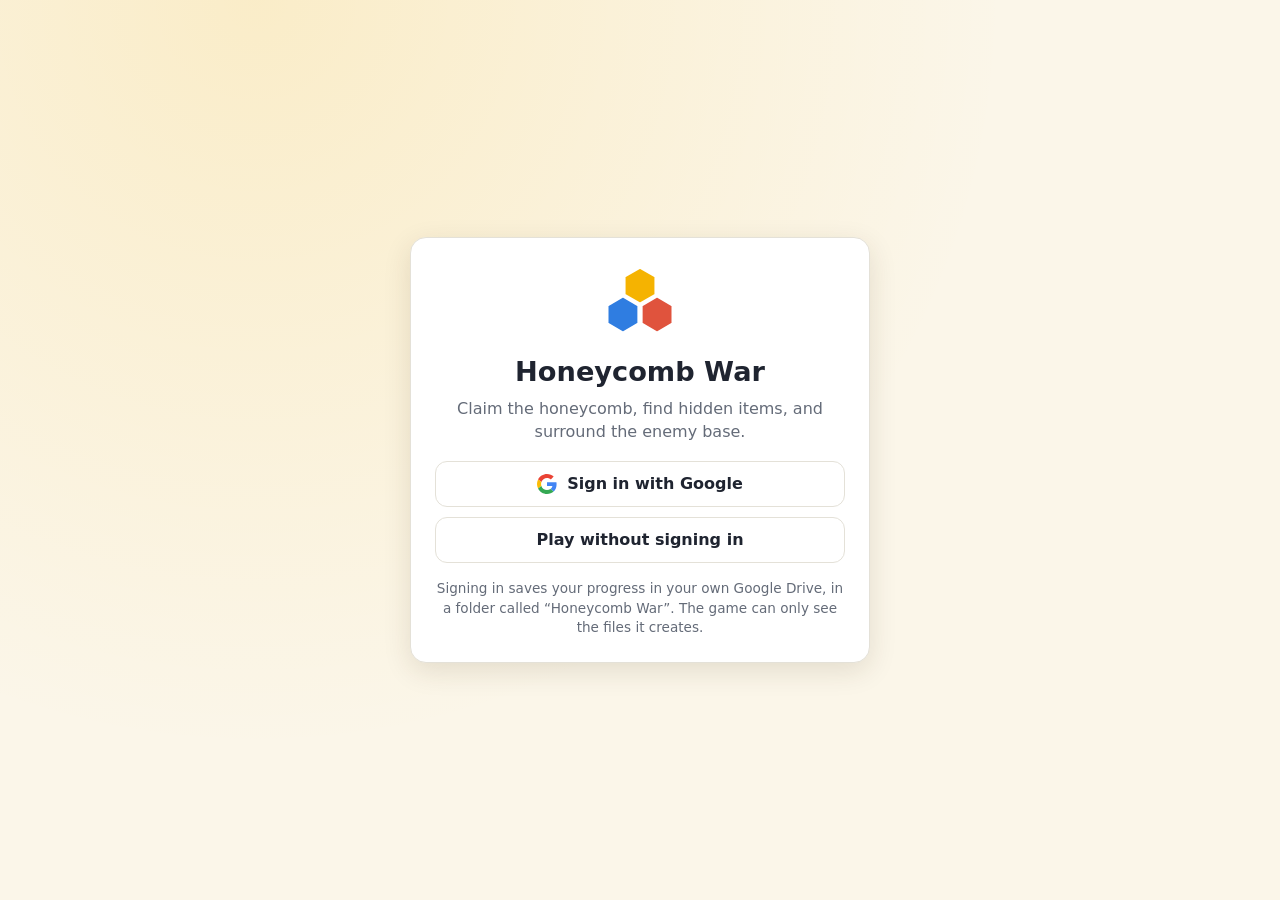
==== index.html @ e7b68d16 "v1.9.10: wall W badge counts down and disappears at 0 Co-Authored-By: Claude Opus 5.5 <noreply@anthr" ====
<!doctype html>
<html lang="en">
<head>
  <meta charset="utf-8">
  <meta name="viewport" content="width=device-width, initial-scale=1, viewport-fit=cover">
  <title>Honeycomb War</title>
  <meta name="description" content="A turn-based strategy game on a honeycomb board. Claim cells, find hidden items, and surround the enemy base.">
  <meta name="theme-color" content="#f5b301">
  <link rel="icon" href="favicon.svg" type="image/svg+xml">
  <link rel="stylesheet" href="style.css?v=1.9.10">
</head>
<body>
  <!-- Welcome -->
  <section id="welcome" class="screen">
    <div class="card hero">
      <img src="favicon.svg" alt="" class="logo">
      <h1>Honeycomb War</h1>
      <p class="sub">Claim the honeycomb, find hidden items, and surround the enemy base.</p>
      <button id="btnGoogle" class="btn google" type="button">
        <svg viewBox="0 0 48 48" width="20" height="20" aria-hidden="true"><path fill="#EA4335" d="M24 9.5c3.54 0 6.71 1.22 9.21 3.6l6.85-6.85C35.9 2.38 30.47 0 24 0 14.62 0 6.51 5.38 2.56 13.22l7.98 6.19C12.43 13.72 17.74 9.5 24 9.5z"/><path fill="#4285F4" d="M46.98 24.55c0-1.57-.15-3.09-.38-4.55H24v9.02h12.94c-.58 2.96-2.26 5.48-4.78 7.18l7.73 6c4.51-4.18 7.09-10.36 7.09-17.65z"/><path fill="#FBBC05" d="M10.53 28.59c-.48-1.45-.76-2.99-.76-4.59s.27-3.14.76-4.59l-7.98-6.19C.92 16.46 0 20.12 0 24c0 3.88.92 7.54 2.56 10.78l7.97-6.19z"/><path fill="#34A853" d="M24 48c6.48 0 11.93-2.13 15.89-5.81l-7.73-6c-2.15 1.45-4.92 2.3-8.16 2.3-6.26 0-11.57-4.22-13.47-9.91l-7.98 6.19C6.51 42.62 14.62 48 24 48z"/></svg>
        <span>Sign in with Google</span>
      </button>
      <button id="btnGuest" class="btn ghost" type="button">Play without signing in</button>
      <p class="note">Signing in saves your progress in your own Google Drive, in a folder called “Honeycomb War”. The game can only see the files it creates.</p>
      <p id="welcomeMsg" class="msg warn" hidden></p>
    </div>
  </section>

  <!-- Main menu -->
  <section id="menu" class="screen" hidden>
    <div class="card">
      <div class="menuhead">
        <img src="favicon.svg" alt="" class="logo small">
        <div>
          <h1>Honeycomb War</h1>
          <div id="who" class="who"></div>
        </div>
      </div>
      <div class="levelbox">
        <div class="lvl"><span>Level</span><b id="mLevel">1</b></div>
        <div class="lvlinfo" id="mLevelInfo"></div>
      </div>
      <div class="record" id="mRecord"></div>
      <div id="syncBar" class="sync"></div>
      <div class="menubtns">
        <button id="btnContinue" class="btn primary" type="button" hidden>Continue game</button>
        <button id="btnCpu" class="btn primary" type="button">Play vs CPU</button>
        <button id="btnFriend" class="btn" type="button">Play with a friend</button>
        <button id="btnHow" class="btn ghost" type="button">How to play</button>
        <button id="btnSupport" class="btn ghost app-only" type="button">❤️ Support the author</button>
      </div>
      <label class="toggle"><input type="checkbox" id="optMusic"> Play background music</label>
      <label class="toggle"><input type="checkbox" id="optConfirm"> Tap twice to confirm a move</label>
      <div class="menufoot">
        <button id="btnAccount" class="link" type="button"></button>
        <span>·</span>
        <button id="btnUpdates" class="link app-only" type="button">Check for updates</button>
        <span class="app-only">·</span>
        <a href="privacy.html" class="link">Privacy</a>
        <span>·</span>
        <button id="btnCredits" class="link" type="button">Music credits</button>
        <span>·</span>
        <span id="ver"></span>
      </div>
    </div>
  </section>

  <!-- Setup: vs CPU -->
  <section id="setupCpu" class="screen" hidden>
    <div class="card">
      <h2>Play vs CPU</h2>
      <p id="cpuInfo" class="sub"></p>
      <div class="field"><label>Your colour</label><div class="swatches" data-for="cpuMe"></div></div>
      <div class="field"><label>CPU colour</label><div class="swatches" data-for="cpuThem"></div></div>
      <div class="field"><label>Who goes first</label>
        <div class="seg" data-for="cpuFirst">
          <button type="button" data-v="0">You</button><button type="button" data-v="1">CPU</button><button type="button" data-v="r">Random</button>
        </div>
      </div>
      <div class="row">
        <button class="btn ghost" type="button" data-back>Back</button>
        <button id="startCpu" class="btn primary" type="button">Start</button>
      </div>
    </div>
  </section>

  <!-- Setup: friend -->
  <section id="setupFriend" class="screen" hidden>
    <div class="card">
      <h2>Play with a friend</h2>
      <p class="sub">Friend games do not change your level.</p>
      <div class="two">
        <div class="field"><label for="fName0">Bottom player</label><input id="fName0" maxlength="16" value="Player 1"><div class="swatches" data-for="f0"></div></div>
        <div class="field"><label for="fName1">Top player</label><input id="fName1" maxlength="16" value="Player 2"><div class="swatches" data-for="f1"></div></div>
      </div>
      <div class="field"><label>Who goes first</label>
        <div class="seg" data-for="fFirst">
          <button type="button" data-v="0">Bottom</button><button type="button" data-v="1">Top</button><button type="button" data-v="r">Random</button>
        </div>
      </div>
      <div class="field"><label>How you sit</label>
        <div class="seg" data-for="fLayout">
          <button type="button" data-v="pass">Pass and play</button><button type="button" data-v="face">Face to face (tablet)</button>
        </div>
      </div>
      <div class="two">
        <div class="field"><label for="fSide">Board size (cells per side)</label><select id="fSide"></select></div>
        <div class="field"><label for="fItems">Hidden items</label><input id="fItems" type="number" min="0" step="1"><small id="fItemsMax"></small></div>
      </div>
      <div class="field"><label>Items</label>
        <div class="seg" data-for="fSet">
          <button type="button" data-v="all">All</button><button type="button" data-v="positive">Positive only</button><button type="button" data-v="negative">Negative only</button>
        </div>
        <small id="fSetHelp"></small>
      </div>
      <div class="field"><label for="fStrength">Starting attack and defense</label><input id="fStrength" type="number" min="1" max="50" value="1"></div>
      <div class="row">
        <button class="btn ghost" type="button" data-back>Back</button>
        <button id="startFriend" class="btn primary" type="button">Start</button>
      </div>
    </div>
  </section>

  <!-- Game -->
  <section id="game" class="screen gamescreen" hidden>
    <div class="panel" id="panel1"></div>
    <div class="boardwrap" id="boardWrap">
      <svg id="board" xmlns="http://www.w3.org/2000/svg" role="img" aria-label="Game board"></svg>
    </div>
    <div class="feed" id="feed" aria-live="polite"></div>
    <div class="status" id="status"></div>
    <div class="panel" id="panel0"></div>
    <div class="toolbar">
      <button id="gMenu" class="btn small ghost" type="button">Menu</button>
      <button id="gZoomOut" class="btn small ghost" type="button" aria-label="Zoom out">−</button>
      <button id="gZoomIn" class="btn small ghost" type="button" aria-label="Zoom in">+</button>
      <button id="gHelp" class="btn small ghost" type="button">?</button>
      <button id="gSound" class="btn small ghost" type="button" aria-label="Sound on">🔊</button>
      <button id="gPass" class="btn small" type="button">Pass</button>
      <button id="gRetire" class="btn small danger" type="button">Retire</button>
    </div>
  </section>

  <div id="toasts" class="toasts" aria-live="polite"></div>

  <template id="howTpl">
    <div class="how">
      <p><b>Goal:</b> surround the enemy base. When all 6 cells around it are yours, you win.</p>
      <p><b>2nd base:</b> the gold cell in the middle. From round 3, the first player to take it gets a second base: extra defense while they hold it: equal to the level for levels 1–4, then growing more slowly (level − 1 at levels 5–6, − 2 at 7–8, − 3 at 9–10, − 4 at 11–12) and staying at 8 from level 12. Friend games use the starting strength instead of the level. It can't be attacked; the other player can only take it by surrounding all 6 cells around it. Losing it doesn't lose the game. From level 50 there are 2 of them on the middle row, from level 100 there are 3, from level 200 there are 4, and from level 350 there are 5 (one more in the centre). Each one works the same way and gives its own extra defense, and one player can hold them all.</p>
      <p><b>Your turn:</b> take one grey cell next to your cells, or attack an enemy cell next to your cells. Every move uses your turn, even when the attack fails. You may also <b>Pass</b>: passing twice in a row while the other player keeps playing loses the game, and if both players pass one after the other, the game ends and the player with more cells wins. A cell captured from you can't be taken back on your very next turn.</p>
      <p><b>Attack:</b> your attack − their defense = damage. If the damage is more than 0, the cell becomes yours. Bases can't be captured.</p>
      <p><b>Walls:</b> any hit with damage of 1 or more removes 1 wall layer (one per turn). A walled cell can only be captured once no wall is left.</p>
      <p><b>Hidden items</b> are revealed when you take their cell:</p>
      <ul class="items">
        <li><span class="ic atk">A+</span> attack up by 1 to 4</li>
        <li><span class="ic bad">A−</span> attack down by 1 to 4</li>
        <li><span class="ic def">D+</span> defense up by 1 to 4</li>
        <li><span class="ic bad">D−</span> defense down by 1 to 4</li>
        <li><span class="ic wall">W</span> a wall of 1 or 2 layers on that cell</li>
        <li><span class="ic ring">◎</span> ring: you also take the cells around it</li>
      </ul>
      <p><b>Mines</b> are hidden too: a third of the cells per side, rounded down (1 on the smallest board, 5 on the biggest). Take a mine's cell directly (an empty cell or an attack) and it explodes: that cell and the 6 around it turn black, whoever held them. Black cells can't be taken by anyone, and they count as the board edge for enclosures. A mine taken by a ring or an enclosure stays hidden and doesn't explode, until the other player captures that cell. A blast never reaches a base, a 2nd base or the cells around them.</p>
      <p><b>Enclose an area</b> with your cells (the board edge counts) and it all becomes yours. Rings and enclosures also take enemy cells without walls, unless the enemy's defense is greater than your attack.</p>
      <p><b>All your cells share one attack and one defense</b>, shown in your panel. If the enemy captures a cell where you found +attack or +defense, you lose that boost for good. A −attack or −defense you found stays with you.</p>
      <p><b>End:</b> when the board is full and nobody captures anything for 2 rounds, the player with more cells wins. Equal cells is a draw. The cells are also counted when neither player's number of cells has changed for 3 rounds (even if cells keep being traded back and forth). Each game also has a round limit of 3 × the number of cells (shown under the board); when it is reached, the player with more cells wins. Retiring gives the win to the other player.</p>
      <p><b>Levels:</b> win or draw against the CPU to level up. The board grows every 4 levels (up to 15 cells per side) and more items are hidden. Starting attack and defense equal your level.</p>
    </div>
  </template>

  <script src="js/config.js?v=1.9.10"></script>
  <script src="js/game.js?v=1.9.10"></script>
  <script src="js/cpu.js?v=1.9.10"></script>
  <script src="js/crypto.js?v=1.9.10"></script>
  <script src="js/auth.js?v=1.9.10"></script>
  <script src="js/drive.js?v=1.9.10"></script>
  <script src="js/store.js?v=1.9.10"></script>
  <script src="js/sound.js?v=1.9.10"></script>
  <script src="js/music.js?v=1.9.10"></script>
  <script src="js/ui.js?v=1.9.10"></script>
  <script src="js/main.js?v=1.9.10"></script>
</body>
</html>
---- style.css ----
:root {
  --bg: #fbf6e9;
  --card: #ffffff;
  --ink: #1f2430;
  --muted: #646b78;
  --line: #e4e1d8;
  --accent: #f5b301;
  --accent-ink: #3b2a00;
  --danger: #c8372d;
  --shadow: 0 8px 28px rgba(60, 45, 10, .12);
  --radius: 16px;
  color-scheme: light;
}
@media (prefers-color-scheme: dark) {
  :root {
    --bg: #17181c;
    --card: #23252b;
    --ink: #eceef2;
    --muted: #a0a6b2;
    --line: #363944;
    --shadow: 0 8px 28px rgba(0, 0, 0, .4);
    color-scheme: dark;
  }
}
* { box-sizing: border-box; }
html, body { margin: 0; height: 100%; }
body {
  font: 16px/1.45 system-ui, -apple-system, "Segoe UI", Roboto, sans-serif;
  color: var(--ink);
  background: var(--bg) radial-gradient(circle at 20% 0%, rgba(245, 179, 1, .14), transparent 55%);
  -webkit-tap-highlight-color: transparent;
}
[hidden] { display: none !important; }
h1, h2, h3 { margin: 0 0 .3em; line-height: 1.2; }
h1 { font-size: 1.7rem; }
h2 { font-size: 1.35rem; }

.screen { min-height: 100%; display: flex; align-items: center; justify-content: center; padding: 16px; }
.card {
  width: 100%; max-width: 460px; background: var(--card); border-radius: var(--radius);
  box-shadow: var(--shadow); padding: 24px; border: 1px solid var(--line);
}
.hero { text-align: center; }
.logo { width: 84px; height: 84px; display: block; margin: 0 auto 10px; }
.logo.small { width: 52px; height: 52px; margin: 0; }
.sub { color: var(--muted); margin: 0 0 18px; }
.note { color: var(--muted); font-size: .85rem; margin: 16px 0 0; }
.msg { margin: 12px 0 0; padding: 10px 12px; border-radius: 10px; font-size: .92rem; }
.msg.warn { background: rgba(200, 55, 45, .1); color: var(--danger); }

.btn {
  display: inline-flex; align-items: center; justify-content: center; gap: 10px;
  min-height: 46px; padding: 10px 18px; border-radius: 12px; border: 1px solid var(--line);
  background: var(--card); color: var(--ink); font: inherit; font-weight: 600; cursor: pointer;
  transition: transform .08s, background .15s, box-shadow .15s;
}
.btn:hover { box-shadow: 0 2px 10px rgba(0, 0, 0, .08); }
.btn:active { transform: scale(.98); }
.btn.primary { background: var(--accent); border-color: var(--accent); color: var(--accent-ink); }
.btn.danger { background: var(--danger); border-color: var(--danger); color: #fff; }
.btn.ghost { background: transparent; }
.btn.small { min-height: 38px; padding: 6px 12px; font-size: .92rem; }
.btn.google { width: 100%; margin-bottom: 10px; }
.hero .btn.ghost { width: 100%; }
.link { background: none; border: 0; color: inherit; text-decoration: underline; cursor: pointer; font: inherit; padding: 0; }

.menuhead { display: flex; gap: 14px; align-items: center; margin-bottom: 16px; }
.menuhead h1 { font-size: 1.4rem; margin: 0; }
.who { color: var(--muted); font-size: .9rem; overflow-wrap: anywhere; }
.levelbox { display: flex; gap: 16px; align-items: center; background: rgba(245, 179, 1, .12); border-radius: 14px; padding: 14px; }
.lvl { text-align: center; min-width: 72px; }
.lvl span { display: block; font-size: .8rem; color: var(--muted); text-transform: uppercase; letter-spacing: .06em; }
.lvl b { font-size: 2.3rem; line-height: 1; }
.lvlinfo { flex: 1; font-size: .9rem; }
.lvlinfo div { display: flex; justify-content: space-between; gap: 8px; }
.lvlinfo span { color: var(--muted); }
.record { margin: 12px 2px 4px; color: var(--muted); font-size: .92rem; }
.sync { font-size: .85rem; color: var(--muted); display: flex; gap: 8px; flex-wrap: wrap; align-items: baseline; margin: 0 2px 14px; }
.sync::before { content: "●"; color: #9aa0aa; }
.sync.saved::before { color: #21a366; }
.sync.saving::before { color: var(--accent); }
.sync.expired::before, .sync.error::before { color: var(--danger); }
.menubtns { display: grid; gap: 10px; }
.toggle { display: flex; gap: 8px; align-items: center; margin-top: 14px; font-size: .92rem; color: var(--muted); }
.menufoot { margin-top: 16px; display: flex; gap: 8px; flex-wrap: wrap; justify-content: center; font-size: .85rem; color: var(--muted); }

.field { margin: 14px 0; }
.field > label { display: block; font-weight: 600; margin-bottom: 6px; font-size: .95rem; }
.field small { display: block; color: var(--muted); margin-top: 4px; font-size: .8rem; }
.field input, .field select {
  width: 100%; min-height: 42px; padding: 8px 10px; border-radius: 10px; border: 1px solid var(--line);
  background: var(--bg); color: var(--ink); font: inherit;
}
.field input + .swatches { margin-top: 8px; }
.two { display: grid; grid-template-columns: 1fr 1fr; gap: 0 14px; }
@media (max-width: 420px) { .two { grid-template-columns: 1fr; } }
.swatches { display: flex; flex-wrap: wrap; gap: 8px; }
.sw { width: 32px; height: 32px; border-radius: 50%; border: 3px solid transparent; cursor: pointer; padding: 0; box-shadow: inset 0 0 0 2px rgba(255, 255, 255, .5); }
.sw.on { border-color: var(--ink); transform: scale(1.1); }
.seg { display: flex; border: 1px solid var(--line); border-radius: 12px; overflow: hidden; }
.seg button { flex: 1; min-height: 40px; border: 0; background: transparent; color: var(--ink); font: inherit; font-size: .9rem; cursor: pointer; padding: 6px 8px; }
.seg button + button { border-left: 1px solid var(--line); }
.seg button.on { background: var(--accent); color: var(--accent-ink); font-weight: 600; }
.row { display: flex; gap: 10px; justify-content: flex-end; margin-top: 20px; }
.row .btn { flex: 1; }

/* ---------- game ---------- */
body.ingame { overflow: hidden; }
.gamescreen { flex-direction: column; align-items: stretch; justify-content: flex-start; height: 100%; height: 100dvh; padding: 8px 8px calc(8px + env(safe-area-inset-bottom)); gap: 6px; }
.panel {
  --pc: #888;
  display: flex; align-items: center; gap: 12px; padding: 8px 12px; border-radius: 12px;
  background: var(--card); border: 2px solid var(--line); max-width: 760px; width: 100%; margin: 0 auto;
  transition: border-color .2s, box-shadow .2s;
}
.panel.active { border-color: var(--pc); box-shadow: 0 0 0 3px color-mix(in srgb, var(--pc) 25%, transparent); }
.panel .dot { width: 16px; height: 16px; border-radius: 50%; background: var(--pc); flex: none; }
.panel .pname { flex: 1; font-weight: 600; white-space: nowrap; overflow: hidden; text-overflow: ellipsis; }
.panel .stat { display: inline-flex; align-items: center; gap: 4px; font-variant-numeric: tabular-nums; }
.panel .stat i { font-style: normal; opacity: .75; }
.panel .stat b { min-width: 1.4em; }
body.face #panel1 { transform: rotate(180deg); }
.boardwrap { flex: 1; min-height: 0; overflow: hidden; display: flex; align-items: center; justify-content: center; touch-action: manipulation; }
.boardwrap.zoomed { overflow: auto; display: block; }
.boardwrap.zoomed svg { margin: 0 auto; }
#board { display: block; user-select: none; -webkit-user-select: none; }
.cell { cursor: default; }
.cell .hex { stroke: var(--bg); stroke-width: 1.2; }
.cell.can, .cell.canhit { cursor: pointer; }
.cell.can:hover .hex { filter: brightness(.93); }
.cell.canhit .hex { stroke: var(--hit, #000); stroke-width: 2.6; stroke-dasharray: 4 2.5; }
.cell.lastmove .hex { stroke: #ffd400; stroke-width: 2.6; stroke-dasharray: none; }
.cell.sel .hex { stroke: var(--ink); stroke-width: 3.2; stroke-dasharray: none; }
.cell .wall { fill: none; stroke: rgba(20, 20, 30, .7); stroke-width: 2.2; pointer-events: none; }
.cell .lbl { fill: #fff; font-weight: 700; pointer-events: none; paint-order: stroke; stroke: rgba(0, 0, 0, .35); stroke-width: 2px; font-family: system-ui, sans-serif; }
.cell .star { fill: #fff; stroke: rgba(0, 0, 0, .25); stroke-width: 1; pointer-events: none; }
.cell.pop { animation: pop .45s ease-out; transform-box: fill-box; transform-origin: center; }
@keyframes pop { 0% { transform: scale(.6); } 60% { transform: scale(1.12); } 100% { transform: scale(1); } }
.feed { height: 3.3em; max-width: 760px; width: 100%; margin: 0 auto; display: flex; flex-direction: column; gap: 3px; overflow: hidden; }
.fline { --fc: var(--accent); flex: none; font-size: .85rem; line-height: 1.35; padding: 2px 10px; border-left: 5px solid var(--fc); background: var(--card); border-radius: 6px; white-space: nowrap; overflow: hidden; text-overflow: ellipsis; animation: tin .25s ease-out; }
.fline + .fline { opacity: .55; }
.status { text-align: center; color: var(--muted); font-size: .9rem; min-height: 1.4em; }
.toolbar { display: flex; gap: 8px; justify-content: center; flex-wrap: wrap; }

/* ---------- toasts & dialogs ---------- */
.toasts { position: fixed; left: 50%; top: 12px; transform: translateX(-50%); display: grid; gap: 6px; z-index: 30; width: min(92vw, 420px); pointer-events: none; }
.toast { background: var(--card); color: var(--ink); border-radius: 10px; padding: 9px 14px; box-shadow: var(--shadow); border-left: 6px solid var(--accent); font-size: .92rem; animation: tin .25s ease-out; transition: opacity .4s, transform .4s; }
.toast.out { opacity: 0; transform: translateY(-8px); }
@keyframes tin { from { opacity: 0; transform: translateY(-8px); } }
.modal { position: fixed; inset: 0; background: rgba(15, 15, 20, .5); display: flex; align-items: center; justify-content: center; padding: 16px; z-index: 40; }
.mbox { background: var(--card); color: var(--ink); border-radius: var(--radius); box-shadow: var(--shadow); padding: 22px; width: 100%; max-width: 440px; max-height: 90vh; overflow: auto; text-align: center; }
.mbox p { color: var(--muted); }
.micon { font-size: 2.4rem; line-height: 1; margin-bottom: 8px; }
.mbtns { display: flex; gap: 10px; justify-content: center; flex-wrap: wrap; margin-top: 16px; }
.mbtns .btn { flex: 1; min-width: 120px; }
.how { text-align: left; font-size: .93rem; }
.how p { color: var(--ink); margin: .5em 0; }
.how .items { list-style: none; padding: 0; margin: .4em 0; display: grid; gap: 4px; }
.ic { display: inline-block; min-width: 34px; text-align: center; border-radius: 6px; padding: 1px 4px; color: #fff; font-weight: 700; font-size: .8rem; margin-right: 6px; }
.ic.atk { background: #d9480f; } .ic.def { background: #1971c2; } .ic.bad { background: #6c6f78; } .ic.wall { background: #5c4033; } .ic.ring { background: #2b8a3e; } .ic.mine { background: #1c1c22; }

.page { max-width: 720px; margin: 0 auto; padding: 24px 16px 48px; }
.page .card { max-width: none; }
.btn:disabled { opacity: .45; cursor: default; }
.cell .hivemark { fill: none; stroke: #f5b301; stroke-width: 2.4; pointer-events: none; }
.cell .hivecore { fill: #f5b301; pointer-events: none; }
.panel .hivetag { font-size: .8rem; font-weight: 700; color: var(--accent-ink); background: var(--accent); border-radius: 6px; padding: 0 6px; }
@media (max-width: 420px) { .toolbar { gap: 5px; flex-wrap: nowrap; } .toolbar .btn.small { padding: 6px 9px; min-width: 0; } }
.credits { text-align: left; font-size: .93rem; } .credits p { color: var(--ink); } .credits a { color: inherit; }
/* Android app: no Google sign-in there; support and update buttons only there */
.app-only { display: none !important; }
body.in-app .app-only { display: inline-flex !important; }
body.in-app span.app-only { display: inline !important; }
body.in-app .web-only { display: none !important; }
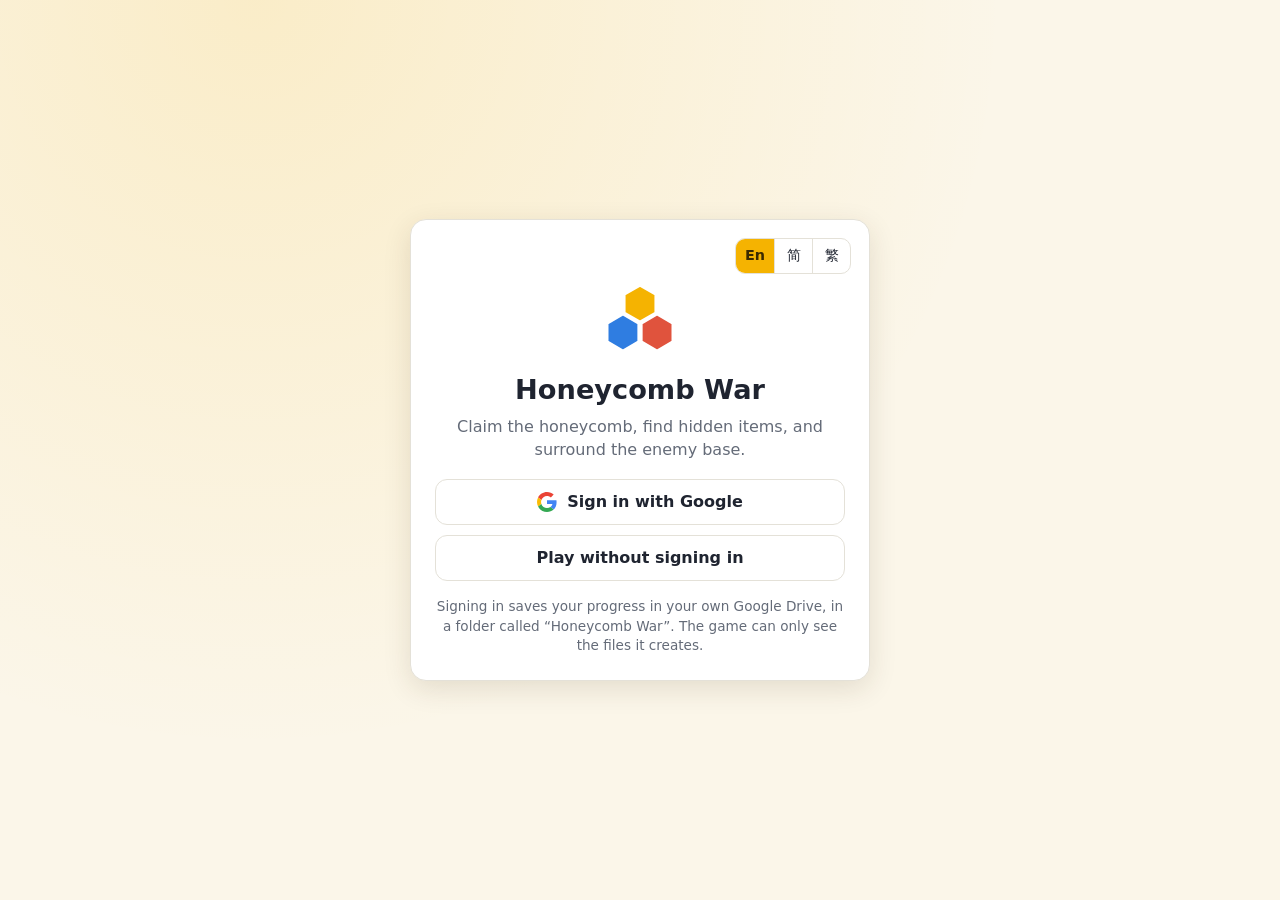
==== commit 258f75c3: "v1.9.14: Traditional Chinese (蜂窩戰爭) and an En 简 繁 language picker Picker on the sign-in screen and m" ====
--- a/index.html
+++ b/index.html
@@ -3,25 +3,26 @@
 <head>
   <meta charset="utf-8">
   <meta name="viewport" content="width=device-width, initial-scale=1, viewport-fit=cover">
-  <title>Honeycomb War</title>
-  <meta name="description" content="A turn-based strategy game on a honeycomb board. Claim cells, find hidden items, and surround the enemy base.">
+  <title data-zh="蜂窝战争">Honeycomb War</title>
+  <meta name="description" data-zh-content="一款在蜂窝棋盘上进行的回合制策略游戏。占领格子，发现隐藏道具，包围敌方基地。" content="A turn-based strategy game on a honeycomb board. Claim cells, find hidden items, and surround the enemy base.">
   <meta name="theme-color" content="#f5b301">
   <link rel="icon" href="favicon.svg" type="image/svg+xml">
-  <link rel="stylesheet" href="style.css?v=1.9.10">
+  <link rel="stylesheet" href="style.css?v=1.9.14">
 </head>
 <body>
   <!-- Welcome -->
   <section id="welcome" class="screen">
     <div class="card hero">
+      <div class="langpick"></div>
       <img src="favicon.svg" alt="" class="logo">
-      <h1>Honeycomb War</h1>
-      <p class="sub">Claim the honeycomb, find hidden items, and surround the enemy base.</p>
+      <h1 data-zh="蜂窝战争">Honeycomb War</h1>
+      <p class="sub" data-zh="占领蜂窝，发现隐藏道具，包围敌方基地。">Claim the honeycomb, find hidden items, and surround the enemy base.</p>
       <button id="btnGoogle" class="btn google" type="button">
         <svg viewBox="0 0 48 48" width="20" height="20" aria-hidden="true"><path fill="#EA4335" d="M24 9.5c3.54 0 6.71 1.22 9.21 3.6l6.85-6.85C35.9 2.38 30.47 0 24 0 14.62 0 6.51 5.38 2.56 13.22l7.98 6.19C12.43 13.72 17.74 9.5 24 9.5z"/><path fill="#4285F4" d="M46.98 24.55c0-1.57-.15-3.09-.38-4.55H24v9.02h12.94c-.58 2.96-2.26 5.48-4.78 7.18l7.73 6c4.51-4.18 7.09-10.36 7.09-17.65z"/><path fill="#FBBC05" d="M10.53 28.59c-.48-1.45-.76-2.99-.76-4.59s.27-3.14.76-4.59l-7.98-6.19C.92 16.46 0 20.12 0 24c0 3.88.92 7.54 2.56 10.78l7.97-6.19z"/><path fill="#34A853" d="M24 48c6.48 0 11.93-2.13 15.89-5.81l-7.73-6c-2.15 1.45-4.92 2.3-8.16 2.3-6.26 0-11.57-4.22-13.47-9.91l-7.98 6.19C6.51 42.62 14.62 48 24 48z"/></svg>
-        <span>Sign in with Google</span>
+        <span data-zh="使用 Google 登录">Sign in with Google</span>
       </button>
-      <button id="btnGuest" class="btn ghost" type="button">Play without signing in</button>
-      <p class="note">Signing in saves your progress in your own Google Drive, in a folder called “Honeycomb War”. The game can only see the files it creates.</p>
+      <button id="btnGuest" class="btn ghost" type="button" data-zh="不登录直接玩">Play without signing in</button>
+      <p class="note" data-zh="登录后，你的进度会保存在你自己的 Google 云端硬盘中名为“Honeycomb War”的文件夹里。游戏只能看到它自己创建的文件。">Signing in saves your progress in your own Google Drive, in a folder called “Honeycomb War”. The game can only see the files it creates.</p>
       <p id="welcomeMsg" class="msg warn" hidden></p>
     </div>
   </section>
@@ -32,33 +33,34 @@
       <div class="menuhead">
         <img src="favicon.svg" alt="" class="logo small">
         <div>
-          <h1>Honeycomb War</h1>
+          <h1 data-zh="蜂窝战争">Honeycomb War</h1>
           <div id="who" class="who"></div>
         </div>
+        <div class="langpick"></div>
       </div>
       <div class="levelbox">
-        <div class="lvl"><span>Level</span><b id="mLevel">1</b></div>
+        <div class="lvl"><span data-zh="等级">Level</span><b id="mLevel">1</b></div>
         <div class="lvlinfo" id="mLevelInfo"></div>
       </div>
       <div class="record" id="mRecord"></div>
       <div id="syncBar" class="sync"></div>
       <div class="menubtns">
-        <button id="btnContinue" class="btn primary" type="button" hidden>Continue game</button>
-        <button id="btnCpu" class="btn primary" type="button">Play vs CPU</button>
-        <button id="btnFriend" class="btn" type="button">Play with a friend</button>
-        <button id="btnHow" class="btn ghost" type="button">How to play</button>
-        <button id="btnSupport" class="btn ghost app-only" type="button">❤️ Support the author</button>
-      </div>
-      <label class="toggle"><input type="checkbox" id="optMusic"> Play background music</label>
-      <label class="toggle"><input type="checkbox" id="optConfirm"> Tap twice to confirm a move</label>
+        <button id="btnContinue" class="btn primary" type="button" hidden data-zh="继续游戏">Continue game</button>
+        <button id="btnCpu" class="btn primary" type="button" data-zh="对战电脑">Play vs CPU</button>
+        <button id="btnFriend" class="btn" type="button" data-zh="和朋友对战">Play with a friend</button>
+        <button id="btnHow" class="btn ghost" type="button" data-zh="游戏规则">How to play</button>
+        <button id="btnSupport" class="btn ghost app-only" type="button" data-zh="❤️ 支持作者">❤️ Support the author</button>
+      </div>
+      <label class="toggle"><input type="checkbox" id="optMusic"> <span data-zh="播放背景音乐">Play background music</span></label>
+      <label class="toggle"><input type="checkbox" id="optConfirm"> <span data-zh="点两次确认落子">Tap twice to confirm a move</span></label>
       <div class="menufoot">
         <button id="btnAccount" class="link" type="button"></button>
         <span>·</span>
-        <button id="btnUpdates" class="link app-only" type="button">Check for updates</button>
+        <button id="btnUpdates" class="link app-only" type="button" data-zh="检查更新">Check for updates</button>
         <span class="app-only">·</span>
-        <a href="privacy.html" class="link">Privacy</a>
+        <a href="privacy.html" class="link" data-zh="隐私">Privacy</a>
         <span>·</span>
-        <button id="btnCredits" class="link" type="button">Music credits</button>
+        <button id="btnCredits" class="link" type="button" data-zh="音乐来源">Music credits</button>
         <span>·</span>
         <span id="ver"></span>
       </div>
@@ -68,18 +70,18 @@
   <!-- Setup: vs CPU -->
   <section id="setupCpu" class="screen" hidden>
     <div class="card">
-      <h2>Play vs CPU</h2>
+      <h2 data-zh="对战电脑">Play vs CPU</h2>
       <p id="cpuInfo" class="sub"></p>
-      <div class="field"><label>Your colour</label><div class="swatches" data-for="cpuMe"></div></div>
-      <div class="field"><label>CPU colour</label><div class="swatches" data-for="cpuThem"></div></div>
-      <div class="field"><label>Who goes first</label>
+      <div class="field"><label data-zh="你的颜色">Your colour</label><div class="swatches" data-for="cpuMe"></div></div>
+      <div class="field"><label data-zh="电脑的颜色">CPU colour</label><div class="swatches" data-for="cpuThem"></div></div>
+      <div class="field"><label data-zh="谁先走">Who goes first</label>
         <div class="seg" data-for="cpuFirst">
-          <button type="button" data-v="0">You</button><button type="button" data-v="1">CPU</button><button type="button" data-v="r">Random</button>
+          <button type="button" data-v="0" data-zh="你">You</button><button type="button" data-v="1" data-zh="电脑">CPU</button><button type="button" data-v="r" data-zh="随机">Random</button>
         </div>
       </div>
       <div class="row">
-        <button class="btn ghost" type="button" data-back>Back</button>
-        <button id="startCpu" class="btn primary" type="button">Start</button>
+        <button class="btn ghost" type="button" data-back data-zh="返回">Back</button>
+        <button id="startCpu" class="btn primary" type="button" data-zh="开始">Start</button>
       </div>
     </div>
   </section>
@@ -87,36 +89,36 @@
   <!-- Setup: friend -->
   <section id="setupFriend" class="screen" hidden>
     <div class="card">
-      <h2>Play with a friend</h2>
-      <p class="sub">Friend games do not change your level.</p>
+      <h2 data-zh="和朋友对战">Play with a friend</h2>
+      <p class="sub" data-zh="和朋友对战不会改变你的等级。">Friend games do not change your level.</p>
       <div class="two">
-        <div class="field"><label for="fName0">Bottom player</label><input id="fName0" maxlength="16" value="Player 1"><div class="swatches" data-for="f0"></div></div>
-        <div class="field"><label for="fName1">Top player</label><input id="fName1" maxlength="16" value="Player 2"><div class="swatches" data-for="f1"></div></div>
-      </div>
-      <div class="field"><label>Who goes first</label>
+        <div class="field"><label for="fName0" data-zh="下方玩家">Bottom player</label><input id="fName0" maxlength="16" value="Player 1"><div class="swatches" data-for="f0"></div></div>
+        <div class="field"><label for="fName1" data-zh="上方玩家">Top player</label><input id="fName1" maxlength="16" value="Player 2"><div class="swatches" data-for="f1"></div></div>
+      </div>
+      <div class="field"><label data-zh="谁先走">Who goes first</label>
         <div class="seg" data-for="fFirst">
-          <button type="button" data-v="0">Bottom</button><button type="button" data-v="1">Top</button><button type="button" data-v="r">Random</button>
-        </div>
-      </div>
-      <div class="field"><label>How you sit</label>
+          <button type="button" data-v="0" data-zh="下方">Bottom</button><button type="button" data-v="1" data-zh="上方">Top</button><button type="button" data-v="r" data-zh="随机">Random</button>
+        </div>
+      </div>
+      <div class="field"><label data-zh="座位方式">How you sit</label>
         <div class="seg" data-for="fLayout">
-          <button type="button" data-v="pass">Pass and play</button><button type="button" data-v="face">Face to face (tablet)</button>
+          <button type="button" data-v="pass" data-zh="轮流传递">Pass and play</button><button type="button" data-v="face" data-zh="面对面（平板）">Face to face (tablet)</button>
         </div>
       </div>
       <div class="two">
-        <div class="field"><label for="fSide">Board size (cells per side)</label><select id="fSide"></select></div>
-        <div class="field"><label for="fItems">Hidden items</label><input id="fItems" type="number" min="0" step="1"><small id="fItemsMax"></small></div>
-      </div>
-      <div class="field"><label>Items</label>
+        <div class="field"><label for="fSide" data-zh="棋盘大小（每边格数）">Board size (cells per side)</label><select id="fSide"></select></div>
+        <div class="field"><label for="fItems" data-zh="隐藏道具">Hidden items</label><input id="fItems" type="number" min="0" step="1"><small id="fItemsMax"></small></div>
+      </div>
+      <div class="field"><label data-zh="道具">Items</label>
         <div class="seg" data-for="fSet">
-          <button type="button" data-v="all">All</button><button type="button" data-v="positive">Positive only</button><button type="button" data-v="negative">Negative only</button>
+          <button type="button" data-v="all" data-zh="全部">All</button><button type="button" data-v="positive" data-zh="只有增益">Positive only</button><button type="button" data-v="negative" data-zh="只有减益">Negative only</button>
         </div>
         <small id="fSetHelp"></small>
       </div>
-      <div class="field"><label for="fStrength">Starting attack and defense</label><input id="fStrength" type="number" min="1" max="50" value="1"></div>
+      <div class="field"><label for="fStrength" data-zh="初始攻击和防御">Starting attack and defense</label><input id="fStrength" type="number" min="1" max="50" value="1"></div>
       <div class="row">
-        <button class="btn ghost" type="button" data-back>Back</button>
-        <button id="startFriend" class="btn primary" type="button">Start</button>
+        <button class="btn ghost" type="button" data-back data-zh="返回">Back</button>
+        <button id="startFriend" class="btn primary" type="button" data-zh="开始">Start</button>
       </div>
     </div>
   </section>
@@ -125,19 +127,19 @@
   <section id="game" class="screen gamescreen" hidden>
     <div class="panel" id="panel1"></div>
     <div class="boardwrap" id="boardWrap">
-      <svg id="board" xmlns="http://www.w3.org/2000/svg" role="img" aria-label="Game board"></svg>
+      <svg id="board" xmlns="http://www.w3.org/2000/svg" role="img" aria-label="Game board" data-zh-aria-label="棋盘"></svg>
     </div>
     <div class="feed" id="feed" aria-live="polite"></div>
     <div class="status" id="status"></div>
     <div class="panel" id="panel0"></div>
     <div class="toolbar">
-      <button id="gMenu" class="btn small ghost" type="button">Menu</button>
-      <button id="gZoomOut" class="btn small ghost" type="button" aria-label="Zoom out">−</button>
-      <button id="gZoomIn" class="btn small ghost" type="button" aria-label="Zoom in">+</button>
-      <button id="gHelp" class="btn small ghost" type="button">?</button>
+      <button id="gMenu" class="btn small ghost" type="button" data-zh="菜单">Menu</button>
+      <button id="gZoomOut" class="btn small ghost" type="button" aria-label="Zoom out" data-zh-aria-label="缩小">−</button>
+      <button id="gZoomIn" class="btn small ghost" type="button" aria-label="Zoom in" data-zh-aria-label="放大">+</button>
+      <button id="gHelp" class="btn small ghost" type="button" aria-label="How to play" data-zh-aria-label="游戏规则">?</button>
       <button id="gSound" class="btn small ghost" type="button" aria-label="Sound on">🔊</button>
-      <button id="gPass" class="btn small" type="button">Pass</button>
-      <button id="gRetire" class="btn small danger" type="button">Retire</button>
+      <button id="gPass" class="btn small" type="button" data-zh="跳过">Pass</button>
+      <button id="gRetire" class="btn small danger" type="button" data-zh="认输">Retire</button>
     </div>
   </section>
 
@@ -146,7 +148,7 @@
   <template id="howTpl">
     <div class="how">
       <p><b>Goal:</b> surround the enemy base. When all 6 cells around it are yours, you win.</p>
-      <p><b>2nd base:</b> the gold cell in the middle. From round 3, the first player to take it gets a second base: extra defense while they hold it: equal to the level for levels 1–4, then growing more slowly (level − 1 at levels 5–6, − 2 at 7–8, − 3 at 9–10, − 4 at 11–12) and staying at 8 from level 12. Friend games use the starting strength instead of the level. It can't be attacked; the other player can only take it by surrounding all 6 cells around it. Losing it doesn't lose the game. From level 50 there are 2 of them on the middle row, from level 100 there are 3, from level 200 there are 4, and from level 350 there are 5 (one more in the centre). Each one works the same way and gives its own extra defense, and one player can hold them all.</p>
+      <p><b>Castle:</b> the gold cell in the middle. From round 3, the first player to take it holds the castle and gets extra defense while they hold it: equal to the level for levels 1–4, then growing more slowly (level − 1 at levels 5–6, − 2 at 7–8, − 3 at 9–10, − 4 at 11–12) and staying at 8 from level 12. Friend games use the starting strength instead of the level. It can't be attacked; the other player can only take it by surrounding all 6 cells around it. Losing it doesn't lose the game. From level 50 there are 2 of them on the middle row, from level 100 there are 3, from level 200 there are 4, and from level 350 there are 5 (one more in the centre). Each one works the same way and gives its own extra defense, and one player can hold them all.</p>
       <p><b>Your turn:</b> take one grey cell next to your cells, or attack an enemy cell next to your cells. Every move uses your turn, even when the attack fails. You may also <b>Pass</b>: passing twice in a row while the other player keeps playing loses the game, and if both players pass one after the other, the game ends and the player with more cells wins. A cell captured from you can't be taken back on your very next turn.</p>
       <p><b>Attack:</b> your attack − their defense = damage. If the damage is more than 0, the cell becomes yours. Bases can't be captured.</p>
       <p><b>Walls:</b> any hit with damage of 1 or more removes 1 wall layer (one per turn). A walled cell can only be captured once no wall is left.</p>
@@ -159,7 +161,7 @@
         <li><span class="ic wall">W</span> a wall of 1 or 2 layers on that cell</li>
         <li><span class="ic ring">◎</span> ring: you also take the cells around it</li>
       </ul>
-      <p><b>Mines</b> are hidden too: a third of the cells per side, rounded down (1 on the smallest board, 5 on the biggest). Take a mine's cell directly (an empty cell or an attack) and it explodes: that cell and the 6 around it turn black, whoever held them. Black cells can't be taken by anyone, and they count as the board edge for enclosures. A mine taken by a ring or an enclosure stays hidden and doesn't explode, until the other player captures that cell. A blast never reaches a base, a 2nd base or the cells around them.</p>
+      <p><b>Mines</b> are hidden too: a third of the cells per side, rounded down (1 on the smallest board, 5 on the biggest). Take a mine's cell directly (an empty cell or an attack) and it explodes: that cell and the 6 around it turn black, whoever held them. Black cells can't be taken by anyone, and they count as the board edge for enclosures. A mine taken by a ring or an enclosure stays hidden and doesn't explode, until the other player captures that cell. A blast never reaches a base, a castle or the cells around them.</p>
       <p><b>Enclose an area</b> with your cells (the board edge counts) and it all becomes yours. Rings and enclosures also take enemy cells without walls, unless the enemy's defense is greater than your attack.</p>
       <p><b>All your cells share one attack and one defense</b>, shown in your panel. If the enemy captures a cell where you found +attack or +defense, you lose that boost for good. A −attack or −defense you found stays with you.</p>
       <p><b>End:</b> when the board is full and nobody captures anything for 2 rounds, the player with more cells wins. Equal cells is a draw. The cells are also counted when neither player's number of cells has changed for 3 rounds (even if cells keep being traded back and forth). Each game also has a round limit of 3 × the number of cells (shown under the board); when it is reached, the player with more cells wins. Retiring gives the win to the other player.</p>
@@ -167,16 +169,41 @@
     </div>
   </template>
 
-  <script src="js/config.js?v=1.9.10"></script>
-  <script src="js/game.js?v=1.9.10"></script>
-  <script src="js/cpu.js?v=1.9.10"></script>
-  <script src="js/crypto.js?v=1.9.10"></script>
-  <script src="js/auth.js?v=1.9.10"></script>
-  <script src="js/drive.js?v=1.9.10"></script>
-  <script src="js/store.js?v=1.9.10"></script>
-  <script src="js/sound.js?v=1.9.10"></script>
-  <script src="js/music.js?v=1.9.10"></script>
-  <script src="js/ui.js?v=1.9.10"></script>
-  <script src="js/main.js?v=1.9.10"></script>
+  <template id="howTplZh">
+    <div class="how">
+      <p><b>目标：</b>包围敌方基地。当基地周围的 6 个格子都是你的，你就赢了。</p>
+      <p><b>城堡：</b>中间的金色格子。从第 3 回合起，第一个占领它的玩家拥有城堡，并在拥有期间获得额外防御：第 1–4 级等于等级，之后增长变慢（第 5–6 级为等级 − 1，第 7–8 级为 − 2，第 9–10 级为 − 3，第 11–12 级为 − 4），从第 12 级起固定为 8。和朋友对战时用初始强度代替等级。城堡不能被攻击；对方只能通过包围它周围的全部 6 个格子来夺取。失去城堡不会输掉游戏。从第 50 级起中间一行有 2 座城堡，第 100 级起有 3 座，第 200 级起有 4 座，第 350 级起有 5 座（中心再加一座）。每座城堡规则相同，各自提供额外防御，一名玩家可以全部拥有。</p>
+      <p><b>你的回合：</b>占领一个与你的格子相邻的灰色格子，或攻击一个与你的格子相邻的敌方格子。每一步都会用掉你的回合，即使攻击失败也一样。你也可以<b>跳过</b>：在对方继续行动时连续跳过两次会输掉游戏；如果双方先后都跳过，游戏结束，格子多的一方获胜。被对方夺走的格子，你不能在紧接着的下一回合夺回。</p>
+      <p><b>攻击：</b>你的攻击 − 对方的防御 = 伤害。伤害大于 0 时，这个格子归你。基地不能被夺取。</p>
+      <p><b>墙：</b>每次伤害至少为 1 的攻击会去掉 1 层墙（每回合一层）。有墙的格子只有在墙全部被打掉后才能被夺取。</p>
+      <p><b>隐藏道具</b>在你占领它所在的格子时出现：</p>
+      <ul class="items">
+        <li><span class="ic atk">A+</span> 攻击加 1 到 4</li>
+        <li><span class="ic bad">A−</span> 攻击减 1 到 4</li>
+        <li><span class="ic def">D+</span> 防御加 1 到 4</li>
+        <li><span class="ic bad">D−</span> 防御减 1 到 4</li>
+        <li><span class="ic wall">W</span> 在该格子上筑起 1 或 2 层墙</li>
+        <li><span class="ic ring">◎</span> 光环：同时占领它周围的格子</li>
+      </ul>
+      <p><b>地雷</b>也是隐藏的：数量是每边格数的三分之一，向下取整（最小的棋盘 1 颗，最大的 5 颗）。直接占领地雷所在的格子（占领空格或攻击）会引爆它：这个格子和周围 6 个格子都会变黑，不管原来属于谁。黑色格子谁都不能占领，在包围时算作棋盘边缘。通过光环或包围拿到的地雷不会爆炸，继续隐藏，直到对方夺取这个格子。爆炸不会波及基地、城堡以及它们周围的格子。</p>
+      <p><b>包围一片区域</b>（棋盘边缘也算），整片区域都归你。光环和包围也能夺取没有墙的敌方格子，除非对方的防御高于你的攻击。</p>
+      <p><b>你所有的格子共用同一个攻击值和防御值</b>，显示在你的面板上。如果敌人夺走了你找到 +攻击 或 +防御 的格子，你会永久失去这项加成。你找到的 −攻击 或 −防御 会一直留着。</p>
+      <p><b>结束：</b>当棋盘被占满，且 2 个回合内没有人夺取任何格子时，格子多的一方获胜，格子数相同则为平局。如果 3 个回合内双方的格子数都没有变化（即使格子来回易手），也会清点格子。每局还有回合上限，为格子总数的 3 倍（显示在棋盘下方）；达到上限时，格子多的一方获胜。认输则对方获胜。</p>
+      <p><b>等级：</b>对战电脑获胜或打平即可升级。棋盘每 4 级变大一次（最多每边 15 格），隐藏的道具也会更多。初始攻击和防御等于你的等级。</p>
+    </div>
+  </template>
+
+  <script src="js/i18n.js?v=1.9.14"></script>
+  <script src="js/config.js?v=1.9.14"></script>
+  <script src="js/game.js?v=1.9.14"></script>
+  <script src="js/cpu.js?v=1.9.14"></script>
+  <script src="js/crypto.js?v=1.9.14"></script>
+  <script src="js/auth.js?v=1.9.14"></script>
+  <script src="js/drive.js?v=1.9.14"></script>
+  <script src="js/store.js?v=1.9.14"></script>
+  <script src="js/sound.js?v=1.9.14"></script>
+  <script src="js/music.js?v=1.9.14"></script>
+  <script src="js/ui.js?v=1.9.14"></script>
+  <script src="js/main.js?v=1.9.14"></script>
 </body>
 </html>
--- a/style.css
+++ b/style.css
@@ -66,6 +66,13 @@
 
 .menuhead { display: flex; gap: 14px; align-items: center; margin-bottom: 16px; }
 .menuhead h1 { font-size: 1.4rem; margin: 0; }
+/* Language picker: En 简 繁 */
+.langpick { display: flex; border: 1px solid var(--line); border-radius: 10px; overflow: hidden; flex: none; }
+.langpick button { min-width: 38px; min-height: 34px; border: 0; background: transparent; color: var(--ink); font: inherit; font-size: .9rem; cursor: pointer; padding: 4px 8px; }
+.langpick button + button { border-left: 1px solid var(--line); }
+.langpick button.on { background: var(--accent); color: var(--accent-ink); font-weight: 600; }
+.hero .langpick { width: max-content; margin: -6px -6px 6px auto; }
+.menuhead .langpick { margin-left: auto; align-self: flex-start; }
 .who { color: var(--muted); font-size: .9rem; overflow-wrap: anywhere; }
 .levelbox { display: flex; gap: 16px; align-items: center; background: rgba(245, 179, 1, .12); border-radius: 14px; padding: 14px; }
 .lvl { text-align: center; min-width: 72px; }
